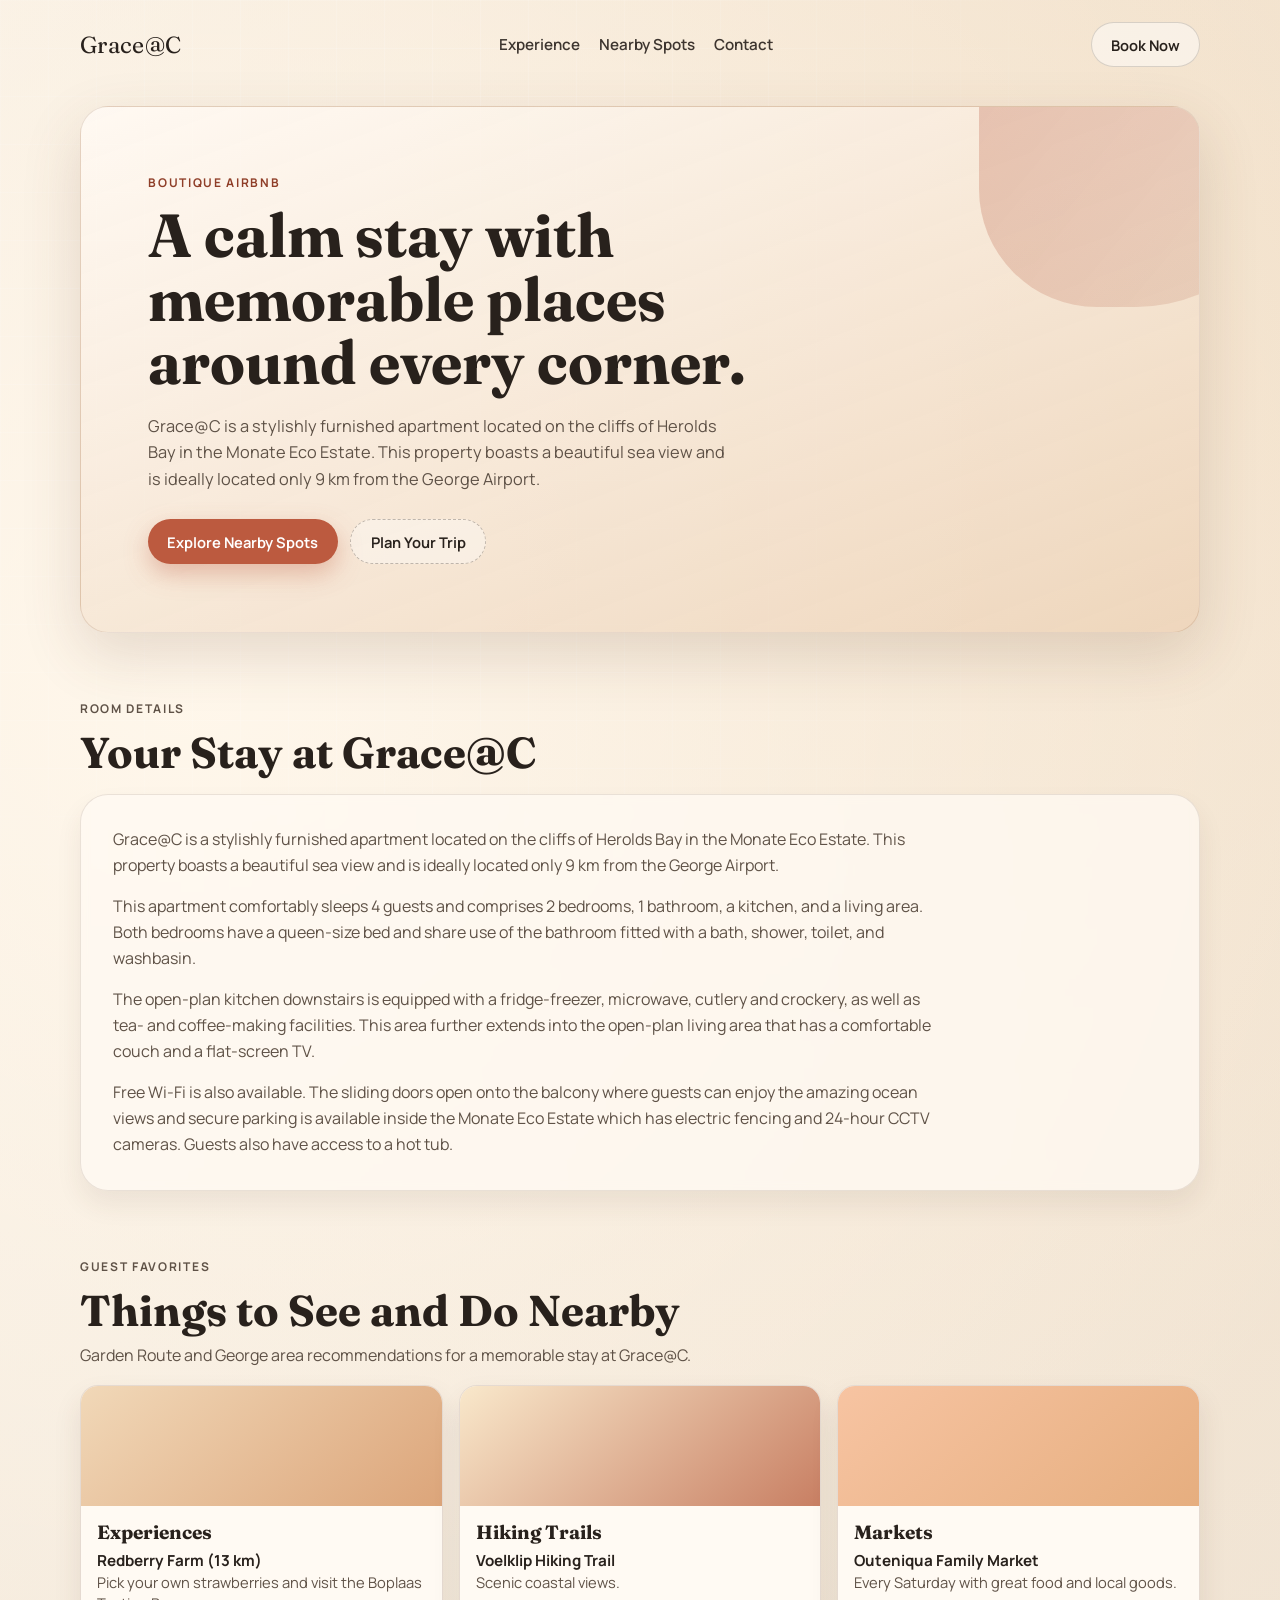
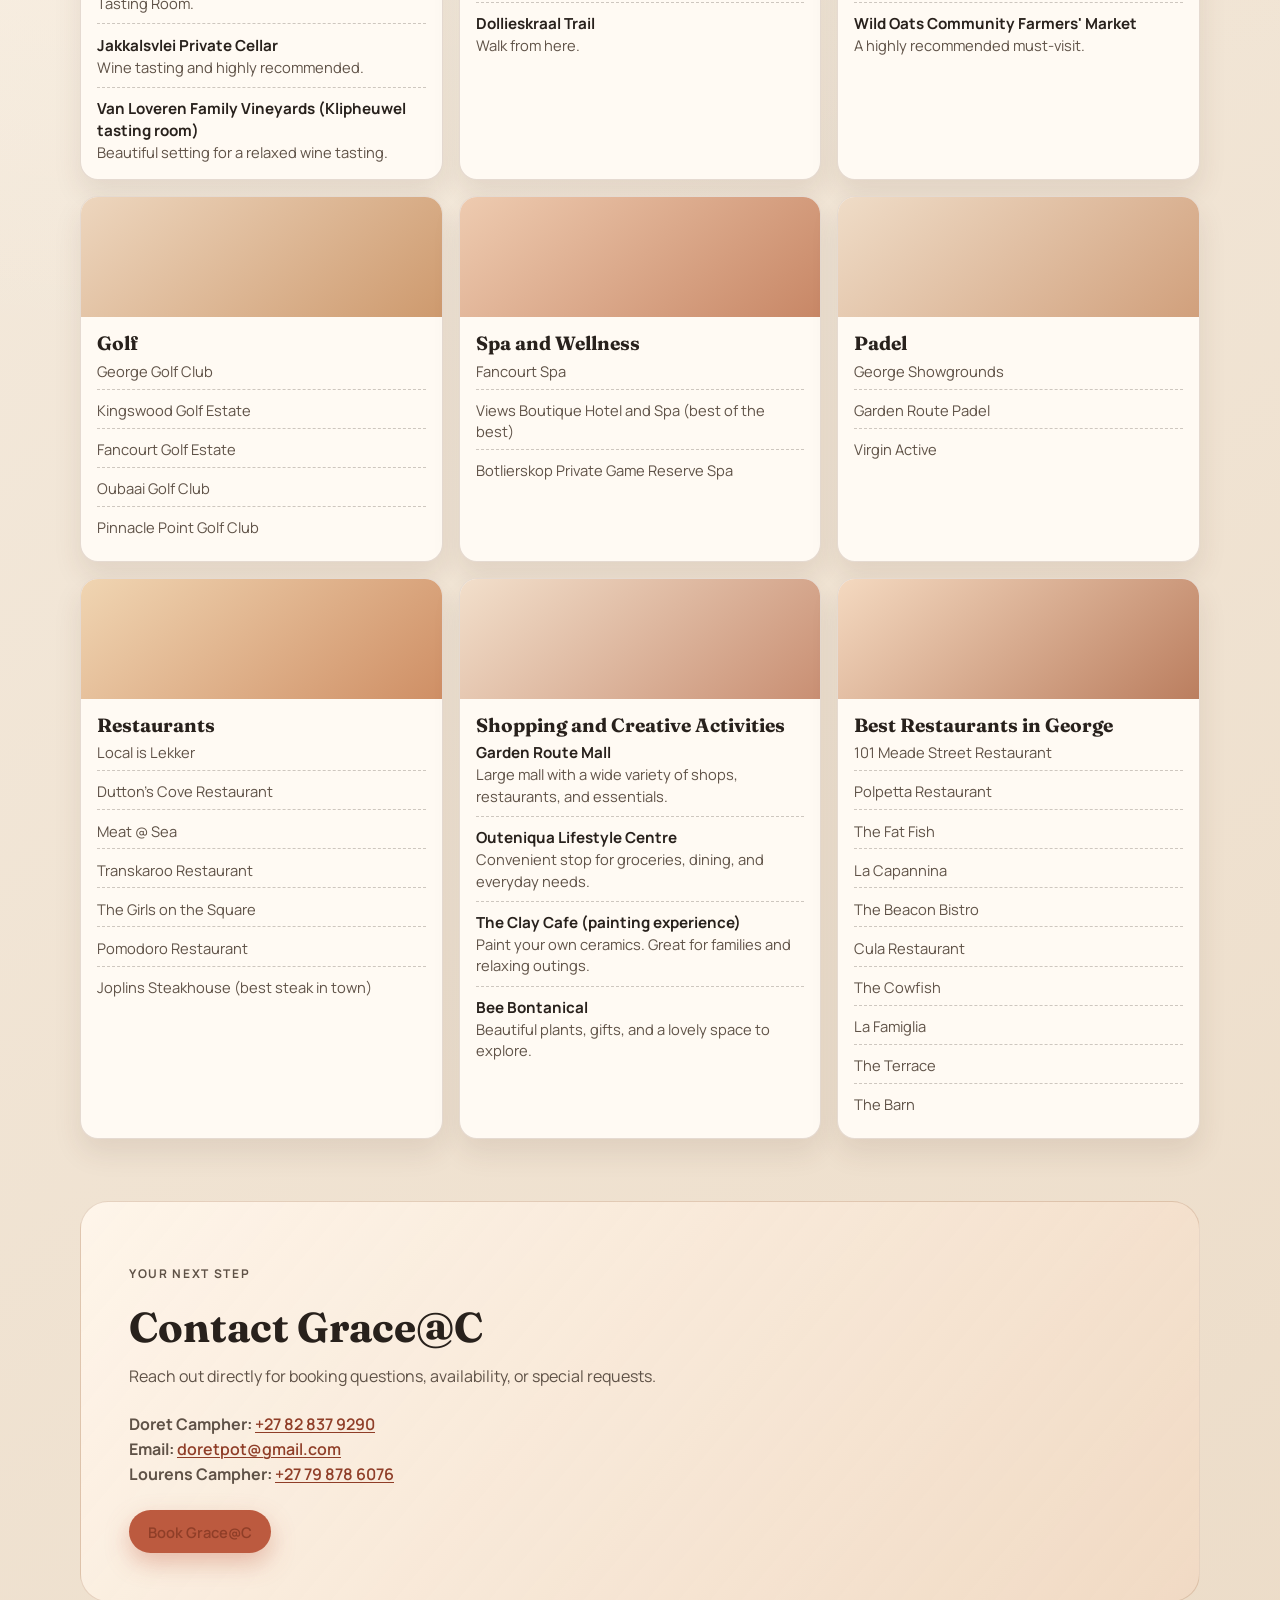
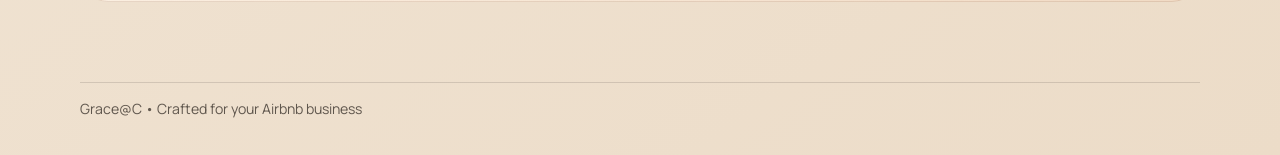
==== index.html @ 51cbc4be "initial Grace@CWebsite" ====
<!DOCTYPE html>
<html lang="en">
  <head>
    <meta charset="UTF-8" />
    <meta name="viewport" content="width=device-width, initial-scale=1.0" />
    <title>Grace@C | Your Local Escape</title>
    <meta
      name="description"
      content="A stylish Airbnb landing page template featuring local highlights and nearby popular spots."
    />

    <link rel="preconnect" href="https://fonts.googleapis.com" />
    <link rel="preconnect" href="https://fonts.gstatic.com" crossorigin />
    <link
      href="https://fonts.googleapis.com/css2?family=Fraunces:opsz,wght@9..144,500;9..144,700&family=Manrope:wght@400;500;600;700&display=swap"
      rel="stylesheet"
    />

    <link rel="stylesheet" href="assets/css/styles.css" />
  </head>
  <body>
    <div class="page-bg" aria-hidden="true"></div>

    <header class="site-header">
      <a href="#experience" class="brand">Grace@C</a>
      <nav class="site-nav" aria-label="Main navigation">
        <a href="#experience">Experience</a>
        <a href="#spots">Nearby Spots</a>
        <a href="#contact">Contact</a>
      </nav>
      <a
        href="https://www.lekkeslaap.co.za/accommodation/gracec"
        class="btn btn-outline"
        target="_blank"
        rel="noopener noreferrer"
        >Book Now</a
      >
    </header>

    <main>
      <section class="hero reveal" id="experience">
        <p class="eyebrow">Boutique Airbnb</p>
        <h1>A calm stay with memorable places around every corner.</h1>
        <p class="hero-copy">
          Grace@C is a stylishly furnished apartment located on the cliffs of Herolds Bay in the Monate Eco Estate. This property boasts a beautiful sea view and is ideally located only 9 km from the George Airport.
        </p>
        <div class="hero-cta">
          <a href="#spots" class="btn btn-solid">Explore Nearby Spots</a>
          <a
            href="https://www.lekkeslaap.co.za/accommodation/gracec"
            class="btn btn-ghost"
            target="_blank"
            rel="noopener noreferrer"
            >Plan Your Trip</a
          >
        </div>
      </section>

      <section class="room-details reveal" aria-label="Room details">
        <div class="section-heading">
          <p class="eyebrow">Room Details</p>
          <h2>Your Stay at Grace@C</h2>
        </div>

        <div class="room-details-card">
          <p>
            Grace@C is a stylishly furnished apartment located on the cliffs of Herolds Bay in the Monate Eco Estate. This property boasts a beautiful sea view and is ideally located only 9 km from the George Airport.
          </p>
          <p>
            This apartment comfortably sleeps 4 guests and comprises 2 bedrooms, 1 bathroom, a kitchen, and a living area. Both bedrooms have a queen-size bed and share use of the bathroom fitted with a bath, shower, toilet, and washbasin.
          </p>
          <p>
            The open-plan kitchen downstairs is equipped with a fridge-freezer, microwave, cutlery and crockery, as well as tea- and coffee-making facilities. This area further extends into the open-plan living area that has a comfortable couch and a flat-screen TV.
          </p>
          <p>
            Free Wi-Fi is also available. The sliding doors open onto the balcony where guests can enjoy the amazing ocean views and secure parking is available inside the Monate Eco Estate which has electric fencing and 24-hour CCTV cameras. Guests also have access to a hot tub.
          </p>
        </div>
      </section>

      <section class="spots reveal" id="spots">
        <div class="section-heading">
          <p class="eyebrow">Guest Favorites</p>
          <h2>Things to See and Do Nearby</h2>
          <p>Garden Route and George area recommendations for a memorable stay at Grace@C.</p>
        </div>

        <div class="spots-grid">
          <article class="spot-card">
            <div class="spot-media gradient-1" aria-hidden="true"></div>
            <div class="spot-content">
              <h3>Experiences</h3>
              <ul class="spot-list">
                <li>
                  <strong>Redberry Farm (13 km)</strong>
                  Pick your own strawberries and visit the Boplaas Tasting Room.
                </li>
                <li>
                  <strong>Jakkalsvlei Private Cellar</strong>
                  Wine tasting and highly recommended.
                </li>
                <li>
                  <strong>Van Loveren Family Vineyards (Klipheuwel tasting room)</strong>
                  Beautiful setting for a relaxed wine tasting.
                </li>
              </ul>
            </div>
          </article>

          <article class="spot-card">
            <div class="spot-media gradient-2" aria-hidden="true"></div>
            <div class="spot-content">
              <h3>Hiking Trails</h3>
              <ul class="spot-list">
                <li>
                  <strong>Voelklip Hiking Trail</strong>
                  Scenic coastal views.
                </li>
                <li>
                  <strong>Dollieskraal Trail</strong>
                  Walk from here.
                </li>
              </ul>
            </div>
          </article>

          <article class="spot-card">
            <div class="spot-media gradient-3" aria-hidden="true"></div>
            <div class="spot-content">
              <h3>Markets</h3>
              <ul class="spot-list">
                <li>
                  <strong>Outeniqua Family Market</strong>
                  Every Saturday with great food and local goods.
                </li>
                <li>
                  <strong>Wild Oats Community Farmers' Market</strong>
                  A highly recommended must-visit.
                </li>
              </ul>
            </div>
          </article>

          <article class="spot-card">
            <div class="spot-media gradient-4" aria-hidden="true"></div>
            <div class="spot-content">
              <h3>Golf</h3>
              <ul class="spot-list compact">
                <li>George Golf Club</li>
                <li>Kingswood Golf Estate</li>
                <li>Fancourt Golf Estate</li>
                <li>Oubaai Golf Club</li>
                <li>Pinnacle Point Golf Club</li>
              </ul>
            </div>
          </article>

          <article class="spot-card">
            <div class="spot-media gradient-5" aria-hidden="true"></div>
            <div class="spot-content">
              <h3>Spa and Wellness</h3>
              <ul class="spot-list compact">
                <li>Fancourt Spa</li>
                <li>Views Boutique Hotel and Spa (best of the best)</li>
                <li>Botlierskop Private Game Reserve Spa</li>
              </ul>
            </div>
          </article>

          <article class="spot-card">
            <div class="spot-media gradient-6" aria-hidden="true"></div>
            <div class="spot-content">
              <h3>Padel</h3>
              <ul class="spot-list compact">
                <li>George Showgrounds</li>
                <li>Garden Route Padel</li>
                <li>Virgin Active</li>
              </ul>
            </div>
          </article>

          <article class="spot-card">
            <div class="spot-media gradient-7" aria-hidden="true"></div>
            <div class="spot-content">
              <h3>Restaurants</h3>
              <ul class="spot-list compact">
                <li>Local is Lekker</li>
                <li>Dutton's Cove Restaurant</li>
                <li>Meat @ Sea</li>
                <li>Transkaroo Restaurant</li>
                <li>The Girls on the Square</li>
                <li>Pomodoro Restaurant</li>
                <li>Joplins Steakhouse (best steak in town)</li>
              </ul>
            </div>
          </article>

          <article class="spot-card">
            <div class="spot-media gradient-8" aria-hidden="true"></div>
            <div class="spot-content">
              <h3>Shopping and Creative Activities</h3>
              <ul class="spot-list">
                <li>
                  <strong>Garden Route Mall</strong>
                  Large mall with a wide variety of shops, restaurants, and essentials.
                </li>
                <li>
                  <strong>Outeniqua Lifestyle Centre</strong>
                  Convenient stop for groceries, dining, and everyday needs.
                </li>
                <li>
                  <strong>The Clay Cafe (painting experience)</strong>
                  Paint your own ceramics. Great for families and relaxing outings.
                </li>
                <li>
                  <strong>Bee Bontanical</strong>
                  Beautiful plants, gifts, and a lovely space to explore.
                </li>
              </ul>
            </div>
          </article>

          <article class="spot-card">
            <div class="spot-media gradient-9" aria-hidden="true"></div>
            <div class="spot-content">
              <h3>Best Restaurants in George</h3>
              <ul class="spot-list compact">
                <li>101 Meade Street Restaurant</li>
                <li>Polpetta Restaurant</li>
                <li>The Fat Fish</li>
                <li>La Capannina</li>
                <li>The Beacon Bistro</li>
                <li>Cula Restaurant</li>
                <li>The Cowfish</li>
                <li>La Famiglia</li>
                <li>The Terrace</li>
                <li>The Barn</li>
              </ul>
            </div>
          </article>
        </div>
      </section>

      <section class="contact reveal" id="contact">
        <div class="contact-card">
          <p class="eyebrow">Your Next Step</p>
          <h2>Contact Grace@C</h2>
          <p>
            Reach out directly for booking questions, availability, or special requests.
          </p>
          <p>
            <strong>Doret Campher:</strong>
            <a href="tel:+27828379290">+27 82 837 9290</a><br />
            <strong>Email:</strong>
            <a href="mailto:doretpot@gmail.com">doretpot@gmail.com</a><br />
            <strong>Lourens Campher:</strong>
            <a href="tel:+27798786076">+27 79 878 6076</a>
          </p>
          <a
            href="https://www.lekkeslaap.co.za/accommodation/gracec"
            class="btn btn-solid"
            target="_blank"
            rel="noopener noreferrer"
            >Book Grace@C</a
          >
        </div>
      </section>
    </main>

    <footer class="site-footer">
      <p>Grace@C • Crafted for your Airbnb business</p>
    </footer>

    <script src="assets/js/main.js"></script>
  </body>
</html>
---- assets/css/styles.css ----
:root {
  --bg-cream: #f8f1e7;
  --bg-sand: #ecdcc8;
  --bg-clay: #d5b79b;
  --text-ink: #28211c;
  --text-soft: #5f5247;
  --accent-rust: #bc5a3f;
  --accent-deep: #8f3e28;
  --card-bg: rgba(255, 250, 243, 0.75);
  --line: rgba(40, 33, 28, 0.16);
  --shadow: 0 22px 60px rgba(102, 62, 39, 0.16);
  --radius-lg: 28px;
  --radius-md: 18px;
}

* {
  box-sizing: border-box;
  margin: 0;
  padding: 0;
}

html {
  scroll-behavior: smooth;
}

body {
  position: relative;
  font-family: "Manrope", sans-serif;
  color: var(--text-ink);
  background: radial-gradient(circle at 15% 20%, #fff7eb 0%, transparent 44%),
    radial-gradient(circle at 80% 10%, #f2dfc7 0%, transparent 42%),
    linear-gradient(145deg, var(--bg-cream) 0%, var(--bg-sand) 100%);
  min-height: 100vh;
  overflow-x: hidden;
}

.page-bg {
  position: fixed;
  inset: 0;
  pointer-events: none;
  background-image: linear-gradient(rgba(255, 255, 255, 0.16) 1px, transparent 1px),
    linear-gradient(90deg, rgba(255, 255, 255, 0.16) 1px, transparent 1px);
  background-size: 48px 48px;
  mask-image: radial-gradient(circle at 30% 40%, black 30%, transparent 80%);
  z-index: -1;
}

.site-header,
main,
.site-footer {
  width: min(1120px, calc(100% - 3rem));
  margin: 0 auto;
}

.site-header {
  display: flex;
  align-items: center;
  justify-content: space-between;
  gap: 1.2rem;
  padding: 1.4rem 0 0.4rem;
}

.brand {
  font-family: "Fraunces", serif;
  font-size: 1.45rem;
  text-decoration: none;
  color: var(--text-ink);
  letter-spacing: 0.3px;
}

.site-nav {
  display: flex;
  gap: 1.2rem;
}

.site-nav a {
  color: var(--text-ink);
  text-decoration: none;
  font-weight: 600;
  font-size: 0.95rem;
  opacity: 0.9;
}

.site-nav a:hover {
  opacity: 1;
}

.btn {
  display: inline-flex;
  align-items: center;
  justify-content: center;
  border-radius: 999px;
  padding: 0.72rem 1.2rem;
  text-decoration: none;
  font-weight: 650;
  font-size: 0.92rem;
  transition: transform 0.25s ease, box-shadow 0.25s ease, background-color 0.25s ease;
}

.btn:hover {
  transform: translateY(-2px);
}

.btn-solid {
  background: var(--accent-rust);
  color: #fff;
  box-shadow: 0 10px 24px rgba(188, 90, 63, 0.35);
}

.btn-solid:hover {
  background: var(--accent-deep);
}

.btn-outline {
  border: 1px solid var(--line);
  color: var(--text-ink);
  background: rgba(255, 255, 255, 0.48);
}

.btn-ghost {
  color: var(--text-ink);
  border: 1px dashed rgba(40, 33, 28, 0.28);
  background: rgba(255, 255, 255, 0.36);
}

main {
  display: grid;
  gap: 3.5rem;
  padding: 2rem 0 5rem;
}

.hero {
  position: relative;
  padding: clamp(2rem, 6vw, 4.2rem);
  border-radius: var(--radius-lg);
  background: linear-gradient(160deg, rgba(255, 250, 244, 0.86) 0%, rgba(236, 209, 181, 0.76) 100%);
  border: 1px solid rgba(132, 87, 57, 0.17);
  box-shadow: var(--shadow);
  overflow: hidden;
}

.hero::after {
  content: "";
  position: absolute;
  width: 320px;
  height: 320px;
  right: -100px;
  top: -120px;
  border-radius: 44% 56% 58% 42%;
  background: linear-gradient(130deg, rgba(188, 90, 63, 0.32), rgba(143, 62, 40, 0.1));
}

.eyebrow {
  text-transform: uppercase;
  letter-spacing: 0.14em;
  font-size: 0.75rem;
  font-weight: 700;
  color: var(--accent-deep);
  margin-bottom: 0.8rem;
}

h1,
h2,
h3 {
  font-family: "Fraunces", serif;
  line-height: 1.05;
}

h1 {
  font-size: clamp(2rem, 5.2vw, 3.8rem);
  max-width: 15ch;
}

.hero-copy {
  margin-top: 1.1rem;
  max-width: 58ch;
  font-size: 1.02rem;
  line-height: 1.62;
  color: var(--text-soft);
}

.hero-cta {
  display: flex;
  gap: 0.8rem;
  margin-top: 1.7rem;
  flex-wrap: wrap;
}

.room-details-card {
  background: var(--card-bg);
  border: 1px solid rgba(108, 81, 64, 0.14);
  border-radius: var(--radius-lg);
  padding: clamp(1.3rem, 3vw, 2rem);
  backdrop-filter: blur(4px);
  box-shadow: 0 14px 26px rgba(74, 51, 38, 0.08);
}

.room-details-card p {
  color: var(--text-soft);
  line-height: 1.62;
  max-width: 84ch;
  margin-bottom: 0.95rem;
}

.room-details-card p:last-child {
  margin-bottom: 0;
}

.section-heading {
  margin-bottom: 1.2rem;
}

.section-heading h2 {
  font-size: clamp(1.6rem, 4vw, 2.7rem);
}

.section-heading p {
  margin-top: 0.7rem;
  color: var(--text-soft);
  max-width: 64ch;
}

.spots-grid {
  display: grid;
  grid-template-columns: repeat(3, 1fr);
  gap: 1rem;
}

.spot-card {
  background: #fffaf3;
  border-radius: var(--radius-md);
  overflow: hidden;
  border: 1px solid rgba(126, 92, 72, 0.2);
  box-shadow: 0 14px 28px rgba(74, 51, 38, 0.1);
  transform: translateY(0);
  transition: transform 0.25s ease, box-shadow 0.25s ease;
}

.spot-card:hover {
  transform: translateY(-5px);
  box-shadow: 0 18px 32px rgba(74, 51, 38, 0.16);
}

.spot-media {
  height: 120px;
}

.gradient-1 {
  background: linear-gradient(140deg, #f1d8b8, #dca57a);
}

.gradient-2 {
  background: linear-gradient(140deg, #f9e8cb, #c87f63);
}

.gradient-3 {
  background: linear-gradient(140deg, #f7c4a2, #e6ae7f);
}

.gradient-4 {
  background: linear-gradient(140deg, #edd6be, #ce9a6e);
}

.gradient-5 {
  background: linear-gradient(140deg, #eecbb0, #c88766);
}

.gradient-6 {
  background: linear-gradient(140deg, #efdcc7, #d1a07c);
}

.gradient-7 {
  background: linear-gradient(140deg, #f0d5b2, #cf8f65);
}

.gradient-8 {
  background: linear-gradient(140deg, #f2dfcb, #c98f73);
}

.gradient-9 {
  background: linear-gradient(140deg, #f4d9c0, #bb7e5f);
}

.spot-content {
  padding: 1rem;
}

.spot-content h3 {
  font-size: 1.2rem;
  margin-bottom: 0.45rem;
}

.spot-content p {
  font-size: 0.94rem;
  line-height: 1.5;
  color: var(--text-soft);
}

.spot-list {
  list-style: none;
  display: grid;
  gap: 0.65rem;
}

.spot-list li {
  font-size: 0.92rem;
  color: var(--text-soft);
  line-height: 1.45;
  padding-bottom: 0.55rem;
  border-bottom: 1px dashed rgba(95, 82, 71, 0.3);
}

.spot-list li:last-child {
  border-bottom: 0;
  padding-bottom: 0;
}

.spot-list strong {
  display: block;
  color: var(--text-ink);
  font-size: 0.95rem;
}

.spot-list.compact li {
  padding-bottom: 0.4rem;
}

.spot-content span {
  display: inline-block;
  margin-top: 0.65rem;
  font-size: 0.8rem;
  font-weight: 700;
  letter-spacing: 0.03em;
  color: var(--accent-deep);
}

.contact {
  padding-top: 0.4rem;
}

.contact-card {
  border-radius: var(--radius-lg);
  padding: clamp(1.6rem, 4vw, 3rem);
  border: 1px solid rgba(139, 89, 59, 0.2);
  background: linear-gradient(130deg, rgba(255, 246, 235, 0.92), rgba(242, 217, 194, 0.74));
}

.contact-card h2 {
  font-size: clamp(1.5rem, 4vw, 2.6rem);
  max-width: 16ch;
}

.contact-card p {
  margin: 0.9rem 0 1.4rem;
  max-width: 56ch;
  color: var(--text-soft);
  line-height: 1.58;
}

.contact-card a {
  color: var(--accent-deep);
  font-weight: 600;
  text-decoration-thickness: 1px;
  text-underline-offset: 2px;
}

.contact-card a:hover {
  color: var(--accent-rust);
}

.site-footer {
  padding-bottom: 2.3rem;
}

.site-footer p {
  border-top: 1px solid rgba(40, 33, 28, 0.14);
  padding-top: 1rem;
  font-size: 0.88rem;
  color: rgba(40, 33, 28, 0.72);
}

.reveal {
  opacity: 0;
  transform: translateY(18px);
  transition: opacity 0.65s ease, transform 0.65s ease;
}

.reveal.visible {
  opacity: 1;
  transform: translateY(0);
}

@media (max-width: 1024px) {
  .spots-grid {
    grid-template-columns: repeat(2, 1fr);
  }
}

@media (max-width: 760px) {
  .site-header {
    flex-wrap: wrap;
  }

  .site-nav {
    width: 100%;
    order: 3;
    justify-content: space-between;
  }

  .site-header,
  main,
  .site-footer {
    width: min(1120px, calc(100% - 1.4rem));
  }

  .spots-grid {
    grid-template-columns: 1fr;
  }

  .hero::after {
    width: 220px;
    height: 220px;
    right: -90px;
    top: -90px;
  }
}
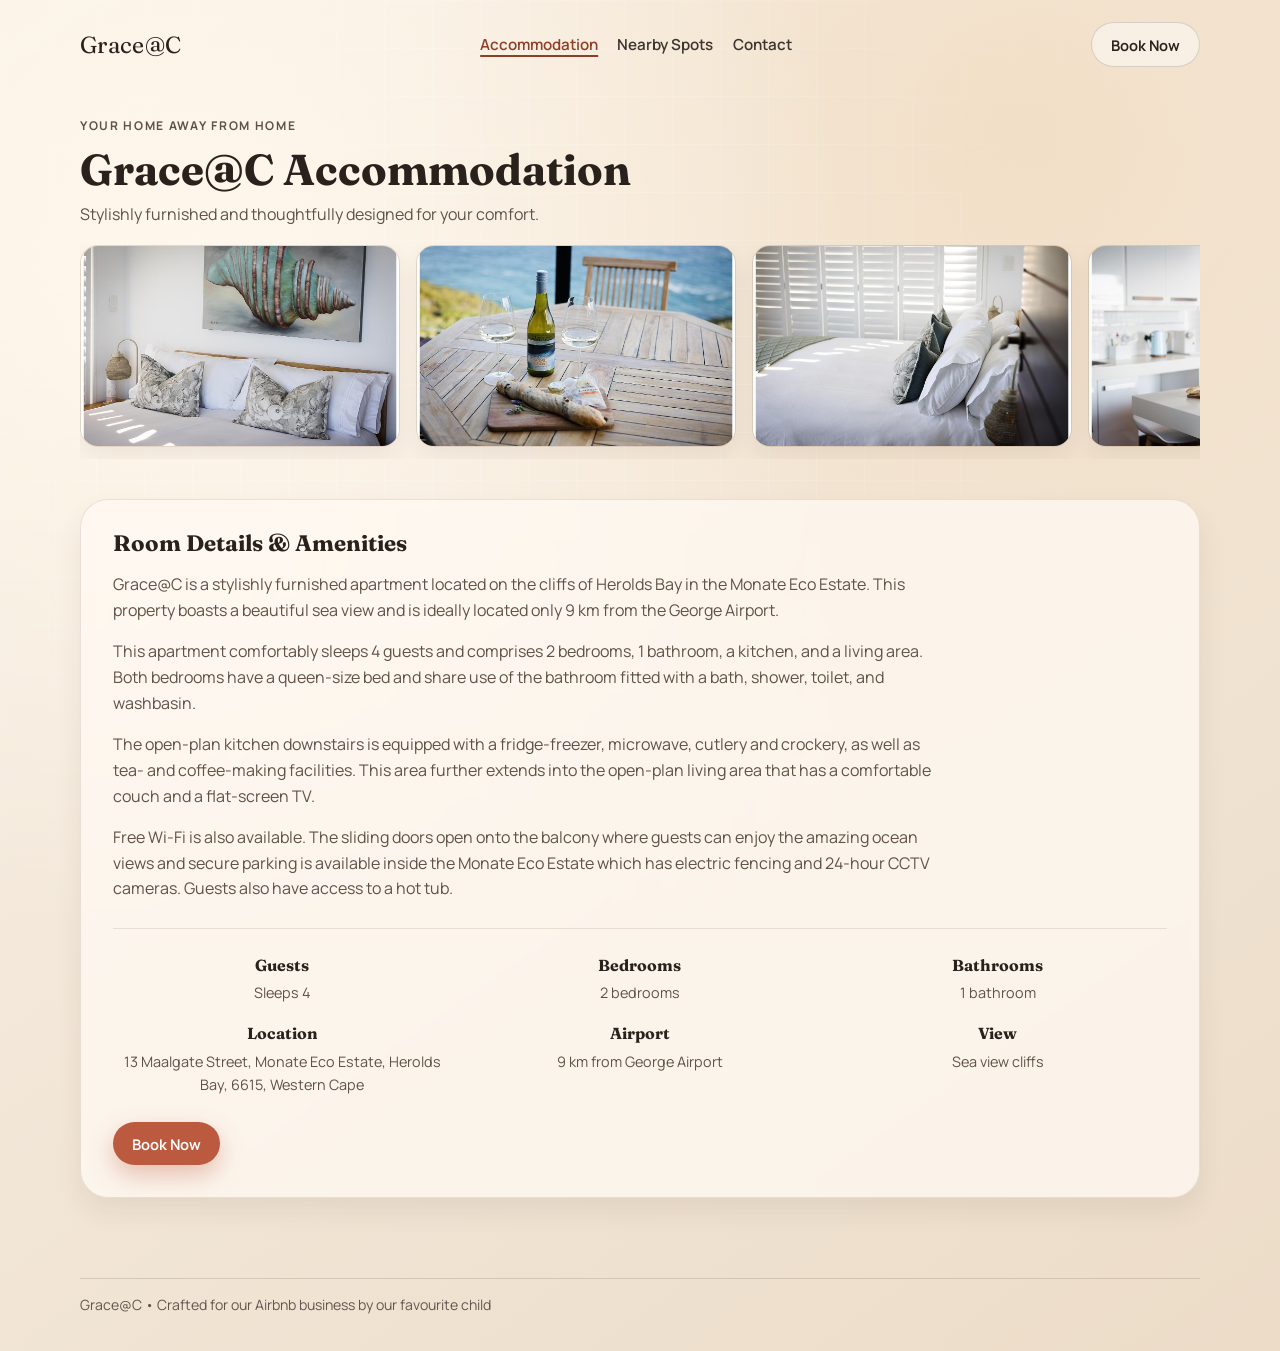
==== commit 332b8876: "fixed explore tab" ====
--- a/index.html
+++ b/index.html
@@ -3,10 +3,10 @@
   <head>
     <meta charset="UTF-8" />
     <meta name="viewport" content="width=device-width, initial-scale=1.0" />
-    <title>Grace@C | Your Local Escape</title>
+    <title>Grace@C | Accommodation</title>
     <meta
       name="description"
-      content="A stylish Airbnb landing page template featuring local highlights and nearby popular spots."
+      content="Explore the accommodation details, image gallery, and amenities at Grace@C in Herolds Bay."
     />
 
     <link rel="preconnect" href="https://fonts.googleapis.com" />
@@ -22,11 +22,11 @@
     <div class="page-bg" aria-hidden="true"></div>
 
     <header class="site-header">
-      <a href="#experience" class="brand">Grace@C</a>
+      <a href="accommodation.html" class="brand">Grace@C</a>
       <nav class="site-nav" aria-label="Main navigation">
-        <a href="#experience">Experience</a>
-        <a href="#spots">Nearby Spots</a>
-        <a href="#contact">Contact</a>
+        <a href="accommodation.html" class="active">Accommodation</a>
+        <a href="spots.html">Nearby Spots</a>
+        <a href="contact.html">Contact</a>
       </nav>
       <a
         href="https://www.lekkeslaap.co.za/accommodation/gracec"
@@ -38,31 +38,38 @@
     </header>
 
     <main>
-      <section class="hero reveal" id="experience">
-        <p class="eyebrow">Boutique Airbnb</p>
-        <h1>A calm stay with memorable places around every corner.</h1>
-        <p class="hero-copy">
-          Grace@C is a stylishly furnished apartment located on the cliffs of Herolds Bay in the Monate Eco Estate. This property boasts a beautiful sea view and is ideally located only 9 km from the George Airport.
-        </p>
-        <div class="hero-cta">
-          <a href="#spots" class="btn btn-solid">Explore Nearby Spots</a>
-          <a
-            href="https://www.lekkeslaap.co.za/accommodation/gracec"
-            class="btn btn-ghost"
-            target="_blank"
-            rel="noopener noreferrer"
-            >Plan Your Trip</a
-          >
+      <section class="accommodation reveal">
+        <div class="section-heading">
+          <p class="eyebrow">Your Home Away From Home</p>
+          <h2>Grace@C Accommodation</h2>
+          <p>Stylishly furnished and thoughtfully designed for your comfort.</p>
         </div>
-      </section>
 
-      <section class="room-details reveal" aria-label="Room details">
-        <div class="section-heading">
-          <p class="eyebrow">Room Details</p>
-          <h2>Your Stay at Grace@C</h2>
+        <div class="gallery-carousel">
+          <div class="gallery-scroll">
+            <div class="gallery-slide">
+              <img src="assets/images/living-area.jpg" alt="Living Area" />
+            </div>
+            <div class="gallery-slide">
+              <img src="assets/images/master-bedroom.jpg" alt="Master Bedroom" />
+            </div>
+            <div class="gallery-slide">
+              <img src="assets/images/guest-bedroom.jpg" alt="Guest Bedroom" />
+            </div>
+            <div class="gallery-slide">
+              <img src="assets/images/bathroom.jpg" alt="Bathroom" />
+            </div>
+            <div class="gallery-slide">
+              <img src="assets/images/kitchen.jpg" alt="Kitchen" />
+            </div>
+            <div class="gallery-slide">
+              <img src="assets/images/balcony.jpg" alt="Sea View Balcony" />
+            </div>
+          </div>
         </div>
 
         <div class="room-details-card">
+          <h3>Room Details & Amenities</h3>
           <p>
             Grace@C is a stylishly furnished apartment located on the cliffs of Herolds Bay in the Monate Eco Estate. This property boasts a beautiful sea view and is ideally located only 9 km from the George Airport.
           </p>
@@ -75,200 +82,49 @@
           <p>
             Free Wi-Fi is also available. The sliding doors open onto the balcony where guests can enjoy the amazing ocean views and secure parking is available inside the Monate Eco Estate which has electric fencing and 24-hour CCTV cameras. Guests also have access to a hot tub.
           </p>
-        </div>
-      </section>
 
-      <section class="spots reveal" id="spots">
-        <div class="section-heading">
-          <p class="eyebrow">Guest Favorites</p>
-          <h2>Things to See and Do Nearby</h2>
-          <p>Garden Route and George area recommendations for a memorable stay at Grace@C.</p>
-        </div>
+          <div class="amenities-grid">
+            <div class="amenity">
+              <h4>Guests</h4>
+              <p>Sleeps 4</p>
+            </div>
+            <div class="amenity">
+              <h4>Bedrooms</h4>
+              <p>2 bedrooms</p>
+            </div>
+            <div class="amenity">
+              <h4>Bathrooms</h4>
+              <p>1 bathroom</p>
+            </div>
+            <div class="amenity">
+              <h4>Location</h4>
+              <p>13 Maalgate Street, Monate Eco Estate, Herolds Bay, 6615, Western Cape</p>
+            </div>
+            <div class="amenity">
+              <h4>Airport</h4>
+              <p>9 km from George Airport</p>
+            </div>
+            <div class="amenity">
+              <h4>View</h4>
+              <p>Sea view cliffs</p>
+            </div>
+          </div>
 
-        <div class="spots-grid">
-          <article class="spot-card">
-            <div class="spot-media gradient-1" aria-hidden="true"></div>
-            <div class="spot-content">
-              <h3>Experiences</h3>
-              <ul class="spot-list">
-                <li>
-                  <strong>Redberry Farm (13 km)</strong>
-                  Pick your own strawberries and visit the Boplaas Tasting Room.
-                </li>
-                <li>
-                  <strong>Jakkalsvlei Private Cellar</strong>
-                  Wine tasting and highly recommended.
-                </li>
-                <li>
-                  <strong>Van Loveren Family Vineyards (Klipheuwel tasting room)</strong>
-                  Beautiful setting for a relaxed wine tasting.
-                </li>
-              </ul>
-            </div>
-          </article>
-
-          <article class="spot-card">
-            <div class="spot-media gradient-2" aria-hidden="true"></div>
-            <div class="spot-content">
-              <h3>Hiking Trails</h3>
-              <ul class="spot-list">
-                <li>
-                  <strong>Voelklip Hiking Trail</strong>
-                  Scenic coastal views.
-                </li>
-                <li>
-                  <strong>Dollieskraal Trail</strong>
-                  Walk from here.
-                </li>
-              </ul>
-            </div>
-          </article>
-
-          <article class="spot-card">
-            <div class="spot-media gradient-3" aria-hidden="true"></div>
-            <div class="spot-content">
-              <h3>Markets</h3>
-              <ul class="spot-list">
-                <li>
-                  <strong>Outeniqua Family Market</strong>
-                  Every Saturday with great food and local goods.
-                </li>
-                <li>
-                  <strong>Wild Oats Community Farmers' Market</strong>
-                  A highly recommended must-visit.
-                </li>
-              </ul>
-            </div>
-          </article>
-
-          <article class="spot-card">
-            <div class="spot-media gradient-4" aria-hidden="true"></div>
-            <div class="spot-content">
-              <h3>Golf</h3>
-              <ul class="spot-list compact">
-                <li>George Golf Club</li>
-                <li>Kingswood Golf Estate</li>
-                <li>Fancourt Golf Estate</li>
-                <li>Oubaai Golf Club</li>
-                <li>Pinnacle Point Golf Club</li>
-              </ul>
-            </div>
-          </article>
-
-          <article class="spot-card">
-            <div class="spot-media gradient-5" aria-hidden="true"></div>
-            <div class="spot-content">
-              <h3>Spa and Wellness</h3>
-              <ul class="spot-list compact">
-                <li>Fancourt Spa</li>
-                <li>Views Boutique Hotel and Spa (best of the best)</li>
-                <li>Botlierskop Private Game Reserve Spa</li>
-              </ul>
-            </div>
-          </article>
-
-          <article class="spot-card">
-            <div class="spot-media gradient-6" aria-hidden="true"></div>
-            <div class="spot-content">
-              <h3>Padel</h3>
-              <ul class="spot-list compact">
-                <li>George Showgrounds</li>
-                <li>Garden Route Padel</li>
-                <li>Virgin Active</li>
-              </ul>
-            </div>
-          </article>
-
-          <article class="spot-card">
-            <div class="spot-media gradient-7" aria-hidden="true"></div>
-            <div class="spot-content">
-              <h3>Restaurants</h3>
-              <ul class="spot-list compact">
-                <li>Local is Lekker</li>
-                <li>Dutton's Cove Restaurant</li>
-                <li>Meat @ Sea</li>
-                <li>Transkaroo Restaurant</li>
-                <li>The Girls on the Square</li>
-                <li>Pomodoro Restaurant</li>
-                <li>Joplins Steakhouse (best steak in town)</li>
-              </ul>
-            </div>
-          </article>
-
-          <article class="spot-card">
-            <div class="spot-media gradient-8" aria-hidden="true"></div>
-            <div class="spot-content">
-              <h3>Shopping and Creative Activities</h3>
-              <ul class="spot-list">
-                <li>
-                  <strong>Garden Route Mall</strong>
-                  Large mall with a wide variety of shops, restaurants, and essentials.
-                </li>
-                <li>
-                  <strong>Outeniqua Lifestyle Centre</strong>
-                  Convenient stop for groceries, dining, and everyday needs.
-                </li>
-                <li>
-                  <strong>The Clay Cafe (painting experience)</strong>
-                  Paint your own ceramics. Great for families and relaxing outings.
-                </li>
-                <li>
-                  <strong>Bee Bontanical</strong>
-                  Beautiful plants, gifts, and a lovely space to explore.
-                </li>
-              </ul>
-            </div>
-          </article>
-
-          <article class="spot-card">
-            <div class="spot-media gradient-9" aria-hidden="true"></div>
-            <div class="spot-content">
-              <h3>Best Restaurants in George</h3>
-              <ul class="spot-list compact">
-                <li>101 Meade Street Restaurant</li>
-                <li>Polpetta Restaurant</li>
-                <li>The Fat Fish</li>
-                <li>La Capannina</li>
-                <li>The Beacon Bistro</li>
-                <li>Cula Restaurant</li>
-                <li>The Cowfish</li>
-                <li>La Famiglia</li>
-                <li>The Terrace</li>
-                <li>The Barn</li>
-              </ul>
-            </div>
-          </article>
-        </div>
-      </section>
-
-      <section class="contact reveal" id="contact">
-        <div class="contact-card">
-          <p class="eyebrow">Your Next Step</p>
-          <h2>Contact Grace@C</h2>
-          <p>
-            Reach out directly for booking questions, availability, or special requests.
-          </p>
-          <p>
-            <strong>Doret Campher:</strong>
-            <a href="tel:+27828379290">+27 82 837 9290</a><br />
-            <strong>Email:</strong>
-            <a href="mailto:doretpot@gmail.com">doretpot@gmail.com</a><br />
-            <strong>Lourens Campher:</strong>
-            <a href="tel:+27798786076">+27 79 878 6076</a>
-          </p>
-          <a
-            href="https://www.lekkeslaap.co.za/accommodation/gracec"
-            class="btn btn-solid"
-            target="_blank"
-            rel="noopener noreferrer"
-            >Book Grace@C</a
-          >
+          <div class="room-details-actions">
+            <a
+              href="https://www.lekkeslaap.co.za/accommodation/gracec"
+              class="btn btn-solid"
+              target="_blank"
+              rel="noopener noreferrer"
+              >Book Now</a
+            >
+          </div>
         </div>
       </section>
     </main>
 
     <footer class="site-footer">
-      <p>Grace@C • Crafted for your Airbnb business</p>
+      <p>Grace@C • Crafted for our Airbnb business by our favourite child</p>
     </footer>
 
     <script src="assets/js/main.js"></script>
--- a/assets/css/styles.css
+++ b/assets/css/styles.css
@@ -85,6 +85,14 @@
   opacity: 1;
 }
 
+.site-nav a.active {
+  color: var(--accent-deep);
+  text-decoration: underline;
+  text-underline-offset: 5px;
+  text-decoration-thickness: 2px;
+  opacity: 1;
+}
+
 .btn {
   display: inline-flex;
   align-items: center;
@@ -129,6 +137,106 @@
   padding: 2rem 0 5rem;
 }
 
+.accommodation {
+  width: 100%;
+}
+
+/* Gallery Carousel */
+.gallery-carousel {
+  margin-bottom: 2.5rem;
+  position: relative;
+}
+
+.gallery-scroll {
+  display: flex;
+  gap: 1rem;
+  overflow-x: scroll;
+  scroll-behavior: smooth;
+  padding-bottom: 0.8rem;
+  -webkit-overflow-scrolling: touch;
+  scrollbar-width: thin;
+  scrollbar-color: rgba(188, 90, 63, 0.3) rgba(248, 241, 231, 0.3);
+}
+
+/* WebKit scrollbar styling */
+.gallery-scroll::-webkit-scrollbar {
+  height: 6px;
+}
+
+.gallery-scroll::-webkit-scrollbar-track {
+  background: rgba(248, 241, 231, 0.5);
+  border-radius: 10px;
+}
+
+.gallery-scroll::-webkit-scrollbar-thumb {
+  background: rgba(188, 90, 63, 0.4);
+  border-radius: 10px;
+}
+
+.gallery-scroll::-webkit-scrollbar-thumb:hover {
+  background: rgba(188, 90, 63, 0.6);
+}
+
+.gallery-slide {
+  flex: 0 0 320px;
+  border-radius: var(--radius-md);
+  overflow: hidden;
+  border: 1px solid rgba(126, 92, 72, 0.2);
+  box-shadow: 0 10px 24px rgba(74, 51, 38, 0.08);
+  transition: transform 0.25s ease, box-shadow 0.25s ease;
+  display: flex;
+  flex-direction: column;
+}
+
+.gallery-slide:hover {
+  transform: translateY(-4px);
+  box-shadow: 0 14px 32px rgba(74, 51, 38, 0.12);
+}
+
+.gallery-slide img {
+  width: 100%;
+  height: 200px;
+  object-fit: cover;
+  display: block;
+  background: linear-gradient(140deg, #f1d8b8, #dca57a);
+}
+
+.gallery-slide p {
+  padding: 0.8rem;
+  font-size: 0.9rem;
+  font-weight: 600;
+  color: var(--text-ink);
+  text-align: center;
+  background: #fffaf3;
+  border-top: 1px solid rgba(126, 92, 72, 0.14);
+  margin: 0;
+}
+
+.amenities-grid {
+  display: grid;
+  grid-template-columns: repeat(3, 1fr);
+  gap: 1.2rem;
+  margin-top: 1.6rem;
+  padding-top: 1.6rem;
+  border-top: 1px solid rgba(108, 81, 64, 0.14);
+}
+
+.amenity {
+  text-align: center;
+}
+
+.amenity h4 {
+  font-family: "Fraunces", serif;
+  font-size: 1rem;
+  margin-bottom: 0.4rem;
+  color: var(--text-ink);
+}
+
+.amenity p {
+  font-size: 0.9rem;
+  color: var(--text-soft);
+}
+
 .hero {
   position: relative;
   padding: clamp(2rem, 6vw, 4.2rem);
@@ -195,6 +303,12 @@
   box-shadow: 0 14px 26px rgba(74, 51, 38, 0.08);
 }
 
+.room-details-card h3 {
+  font-size: 1.4rem;
+  margin-bottom: 1rem;
+  color: var(--text-ink);
+}
+
 .room-details-card p {
   color: var(--text-soft);
   line-height: 1.62;
@@ -202,8 +316,12 @@
   margin-bottom: 0.95rem;
 }
 
-.room-details-card p:last-child {
+.room-details-card p:last-of-type {
   margin-bottom: 0;
+}
+
+.room-details-actions {
+  margin-top: 1.6rem;
 }
 
 .section-heading {
@@ -224,6 +342,7 @@
   display: grid;
   grid-template-columns: repeat(3, 1fr);
   gap: 1rem;
+  align-items: start;
 }
 
 .spot-card {
@@ -245,6 +364,13 @@
   height: 120px;
 }
 
+.spot-media img {
+  width: 100%;
+  height: 100%;
+  object-fit: cover;
+  display: block;
+}
+
 .gradient-1 {
   background: linear-gradient(140deg, #f1d8b8, #dca57a);
 }
@@ -294,6 +420,13 @@
   font-size: 0.94rem;
   line-height: 1.5;
   color: var(--text-soft);
+}
+
+.spot-subheading {
+  margin: 1rem 0 0.7rem;
+  font-family: "Fraunces", serif;
+  font-size: 1rem;
+  color: var(--text-ink);
 }
 
 .spot-list {
@@ -323,6 +456,24 @@
 
 .spot-list.compact li {
   padding-bottom: 0.4rem;
+}
+
+.spot-list a {
+  color: var(--accent-deep);
+  text-decoration: none;
+  font-weight: 600;
+  transition: color 0.2s ease;
+}
+
+.spot-list a:hover {
+  color: var(--accent-rust);
+}
+
+.location-pin {
+  width: 14px;
+  height: 14px;
+  display: inline-block;
+  vertical-align: text-bottom;
 }
 
 .spot-content span {
@@ -394,6 +545,14 @@
   .spots-grid {
     grid-template-columns: repeat(2, 1fr);
   }
+
+  .gallery-slide {
+    flex: 0 0 280px;
+  }
+
+  .amenities-grid {
+    grid-template-columns: repeat(2, 1fr);
+  }
 }
 
 @media (max-width: 760px) {
@@ -408,13 +567,24 @@
   }
 
   .site-header,
-  main,
+  main {
+    grid-template-columns: 1fr;
+  }
+
+  .amenities-grid {
+    grid-template-columns: 1fr;
+  }
+
   .site-footer {
     width: min(1120px, calc(100% - 1.4rem));
   }
 
   .spots-grid {
     grid-template-columns: 1fr;
+  }
+
+  .gallery-slide {
+    flex: 0 0 100%;
   }
 
   .hero::after {
